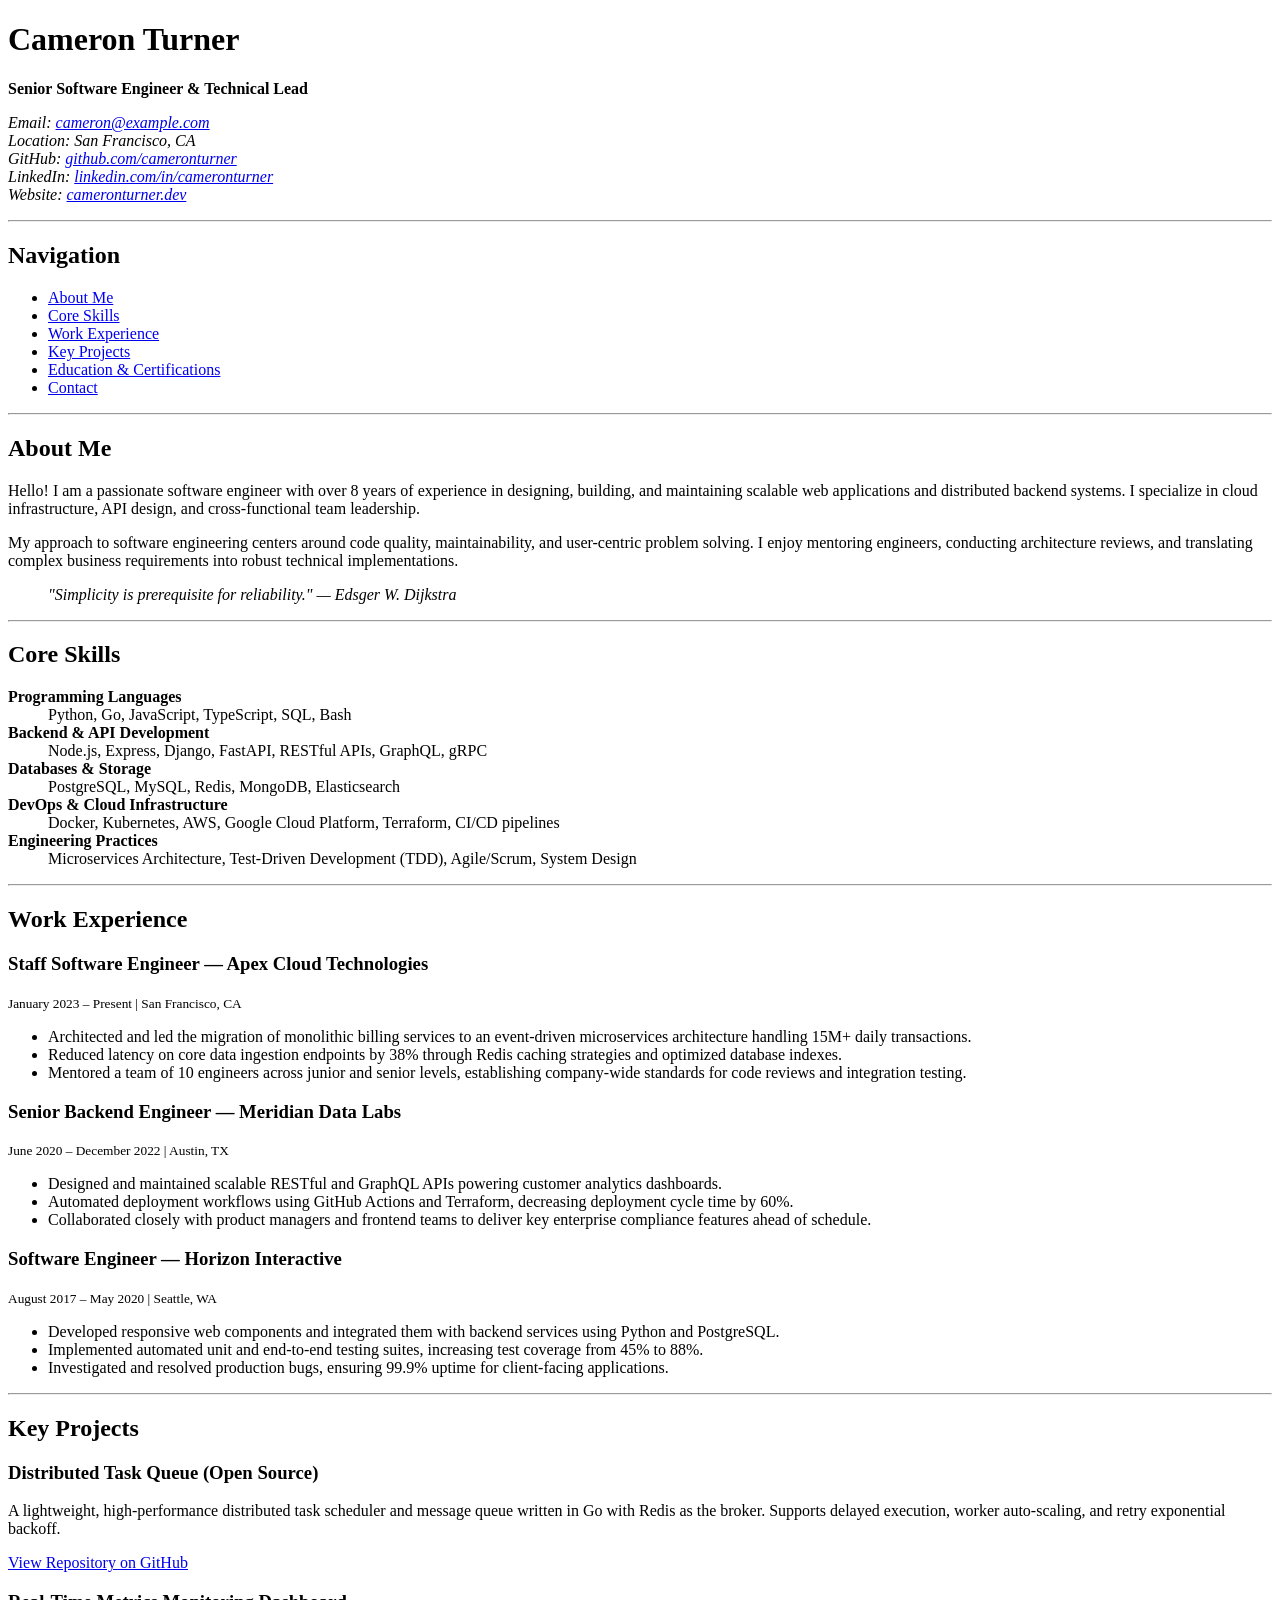
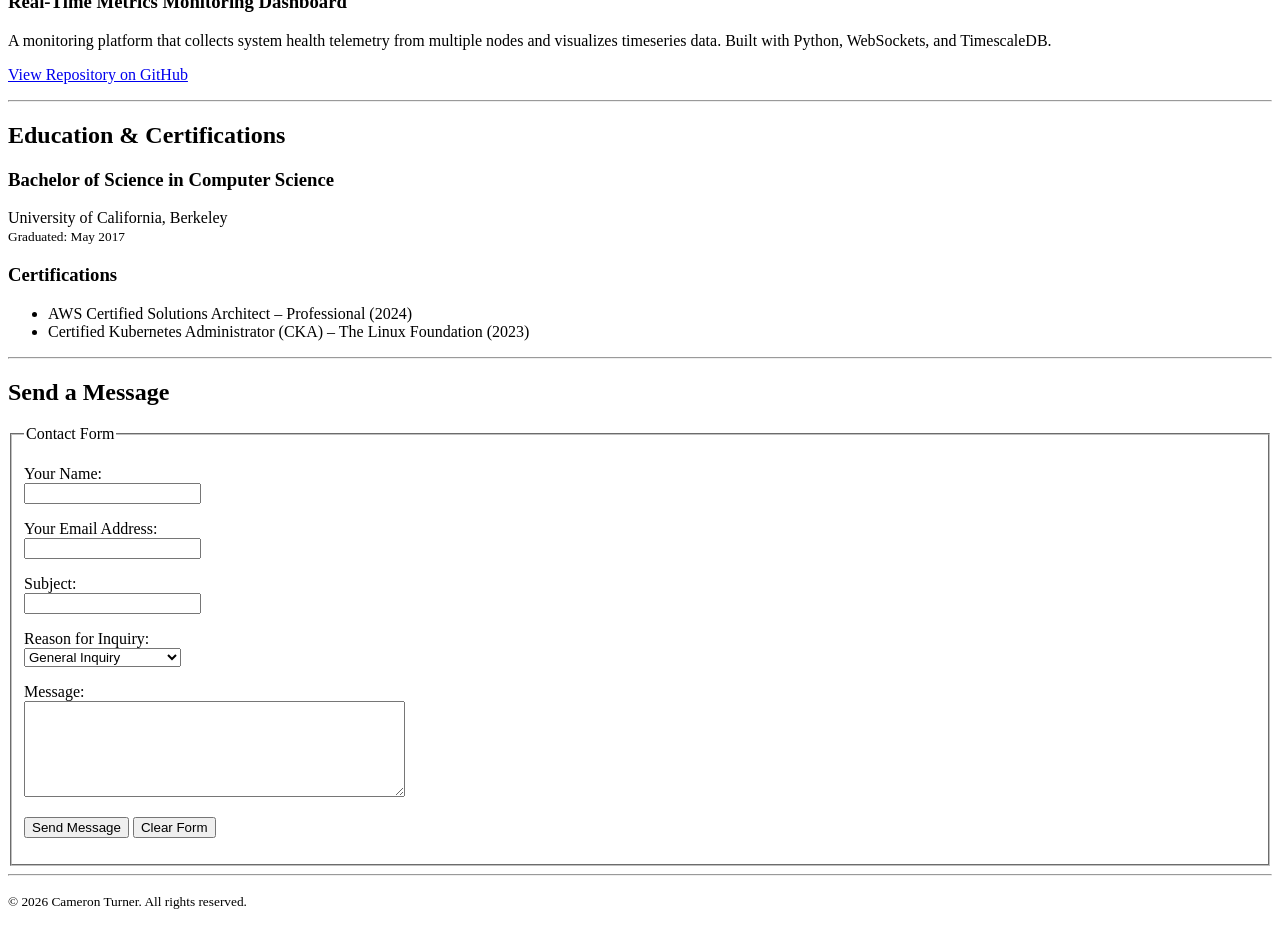
==== index.html @ 77673c21 "Initial website" ====
<!DOCTYPE html>
<html lang="en">
<head>
    <meta charset="UTF-8">
    <meta name="viewport" content="width=device-width, initial-scale=1.0">
    <meta name="description" content="Professional Profile Page for Cameron Turner">
    <title>Cameron Turner - Profile</title>
</head>
<body>

    <header>
        <h1>Cameron Turner</h1>
        <p><strong>Senior Software Engineer &amp; Technical Lead</strong></p>
        <address>
            <p>
                Email: <a href="mailto:cameron@example.com">cameron@example.com</a><br>
                Location: San Francisco, CA<br>
                GitHub: <a href="https://github.com">github.com/cameronturner</a><br>
                LinkedIn: <a href="https://linkedin.com">linkedin.com/in/cameronturner</a><br>
                Website: <a href="https://example.com">cameronturner.dev</a>
            </p>
        </address>
    </header>

    <hr>

    <nav>
        <h2>Navigation</h2>
        <ul>
            <li><a href="#about">About Me</a></li>
            <li><a href="#skills">Core Skills</a></li>
            <li><a href="#experience">Work Experience</a></li>
            <li><a href="#projects">Key Projects</a></li>
            <li><a href="#education">Education &amp; Certifications</a></li>
            <li><a href="#contact">Contact</a></li>
        </ul>
    </nav>

    <hr>

    <main>
        <section id="about">
            <h2>About Me</h2>
            <p>
                Hello! I am a passionate software engineer with over 8 years of experience in designing, building, and maintaining scalable web applications and distributed backend systems. I specialize in cloud infrastructure, API design, and cross-functional team leadership.
            </p>
            <p>
                My approach to software engineering centers around code quality, maintainability, and user-centric problem solving. I enjoy mentoring engineers, conducting architecture reviews, and translating complex business requirements into robust technical implementations.
            </p>
            <blockquote>
                <em>"Simplicity is prerequisite for reliability." &mdash; Edsger W. Dijkstra</em>
            </blockquote>
        </section>

        <hr>

        <section id="skills">
            <h2>Core Skills</h2>
            <dl>
                <dt><strong>Programming Languages</strong></dt>
                <dd>Python, Go, JavaScript, TypeScript, SQL, Bash</dd>

                <dt><strong>Backend &amp; API Development</strong></dt>
                <dd>Node.js, Express, Django, FastAPI, RESTful APIs, GraphQL, gRPC</dd>

                <dt><strong>Databases &amp; Storage</strong></dt>
                <dd>PostgreSQL, MySQL, Redis, MongoDB, Elasticsearch</dd>

                <dt><strong>DevOps &amp; Cloud Infrastructure</strong></dt>
                <dd>Docker, Kubernetes, AWS, Google Cloud Platform, Terraform, CI/CD pipelines</dd>

                <dt><strong>Engineering Practices</strong></dt>
                <dd>Microservices Architecture, Test-Driven Development (TDD), Agile/Scrum, System Design</dd>
            </dl>
        </section>

        <hr>

        <section id="experience">
            <h2>Work Experience</h2>

            <article>
                <h3>Staff Software Engineer &mdash; Apex Cloud Technologies</h3>
                <p><small>January 2023 &ndash; Present | San Francisco, CA</small></p>
                <ul>
                    <li>Architected and led the migration of monolithic billing services to an event-driven microservices architecture handling 15M+ daily transactions.</li>
                    <li>Reduced latency on core data ingestion endpoints by 38% through Redis caching strategies and optimized database indexes.</li>
                    <li>Mentored a team of 10 engineers across junior and senior levels, establishing company-wide standards for code reviews and integration testing.</li>
                </ul>
            </article>

            <article>
                <h3>Senior Backend Engineer &mdash; Meridian Data Labs</h3>
                <p><small>June 2020 &ndash; December 2022 | Austin, TX</small></p>
                <ul>
                    <li>Designed and maintained scalable RESTful and GraphQL APIs powering customer analytics dashboards.</li>
                    <li>Automated deployment workflows using GitHub Actions and Terraform, decreasing deployment cycle time by 60%.</li>
                    <li>Collaborated closely with product managers and frontend teams to deliver key enterprise compliance features ahead of schedule.</li>
                </ul>
            </article>

            <article>
                <h3>Software Engineer &mdash; Horizon Interactive</h3>
                <p><small>August 2017 &ndash; May 2020 | Seattle, WA</small></p>
                <ul>
                    <li>Developed responsive web components and integrated them with backend services using Python and PostgreSQL.</li>
                    <li>Implemented automated unit and end-to-end testing suites, increasing test coverage from 45% to 88%.</li>
                    <li>Investigated and resolved production bugs, ensuring 99.9% uptime for client-facing applications.</li>
                </ul>
            </article>
        </section>

        <hr>

        <section id="projects">
            <h2>Key Projects</h2>

            <article>
                <h3>Distributed Task Queue (Open Source)</h3>
                <p>
                    A lightweight, high-performance distributed task scheduler and message queue written in Go with Redis as the broker. Supports delayed execution, worker auto-scaling, and retry exponential backoff.
                </p>
                <p>
                    <a href="https://github.com">View Repository on GitHub</a>
                </p>
            </article>

            <article>
                <h3>Real-Time Metrics Monitoring Dashboard</h3>
                <p>
                    A monitoring platform that collects system health telemetry from multiple nodes and visualizes timeseries data. Built with Python, WebSockets, and TimescaleDB.
                </p>
                <p>
                    <a href="https://github.com">View Repository on GitHub</a>
                </p>
            </article>
        </section>

        <hr>

        <section id="education">
            <h2>Education &amp; Certifications</h2>

            <article>
                <h3>Bachelor of Science in Computer Science</h3>
                <p>
                    University of California, Berkeley<br>
                    <small>Graduated: May 2017</small>
                </p>
            </article>

            <article>
                <h3>Certifications</h3>
                <ul>
                    <li>AWS Certified Solutions Architect &ndash; Professional (2024)</li>
                    <li>Certified Kubernetes Administrator (CKA) &ndash; The Linux Foundation (2023)</li>
                </ul>
            </article>
        </section>

        <hr>

        <section id="contact">
            <h2>Send a Message</h2>
            <form action="#" method="post">
                <fieldset>
                    <legend>Contact Form</legend>

                    <p>
                        <label for="name">Your Name:</label><br>
                        <input type="text" id="name" name="name" required>
                    </p>

                    <p>
                        <label for="email">Your Email Address:</label><br>
                        <input type="email" id="email" name="email" required>
                    </p>

                    <p>
                        <label for="subject">Subject:</label><br>
                        <input type="text" id="subject" name="subject" required>
                    </p>

                    <p>
                        <label for="category">Reason for Inquiry:</label><br>
                        <select id="category" name="category">
                            <option value="general">General Inquiry</option>
                            <option value="job">Job Opportunity</option>
                            <option value="consulting">Consulting / Advising</option>
                            <option value="speaking">Speaking Engagement</option>
                        </select>
                    </p>

                    <p>
                        <label for="message">Message:</label><br>
                        <textarea id="message" name="message" rows="6" cols="45" required></textarea>
                    </p>

                    <p>
                        <input type="submit" value="Send Message">
                        <input type="reset" value="Clear Form">
                    </p>
                </fieldset>
            </form>
        </section>
    </main>

    <hr>

    <footer>
        <p>
            <small>&copy; 2026 Cameron Turner. All rights reserved.</small>
        </p>
    </footer>

</body>
</html>
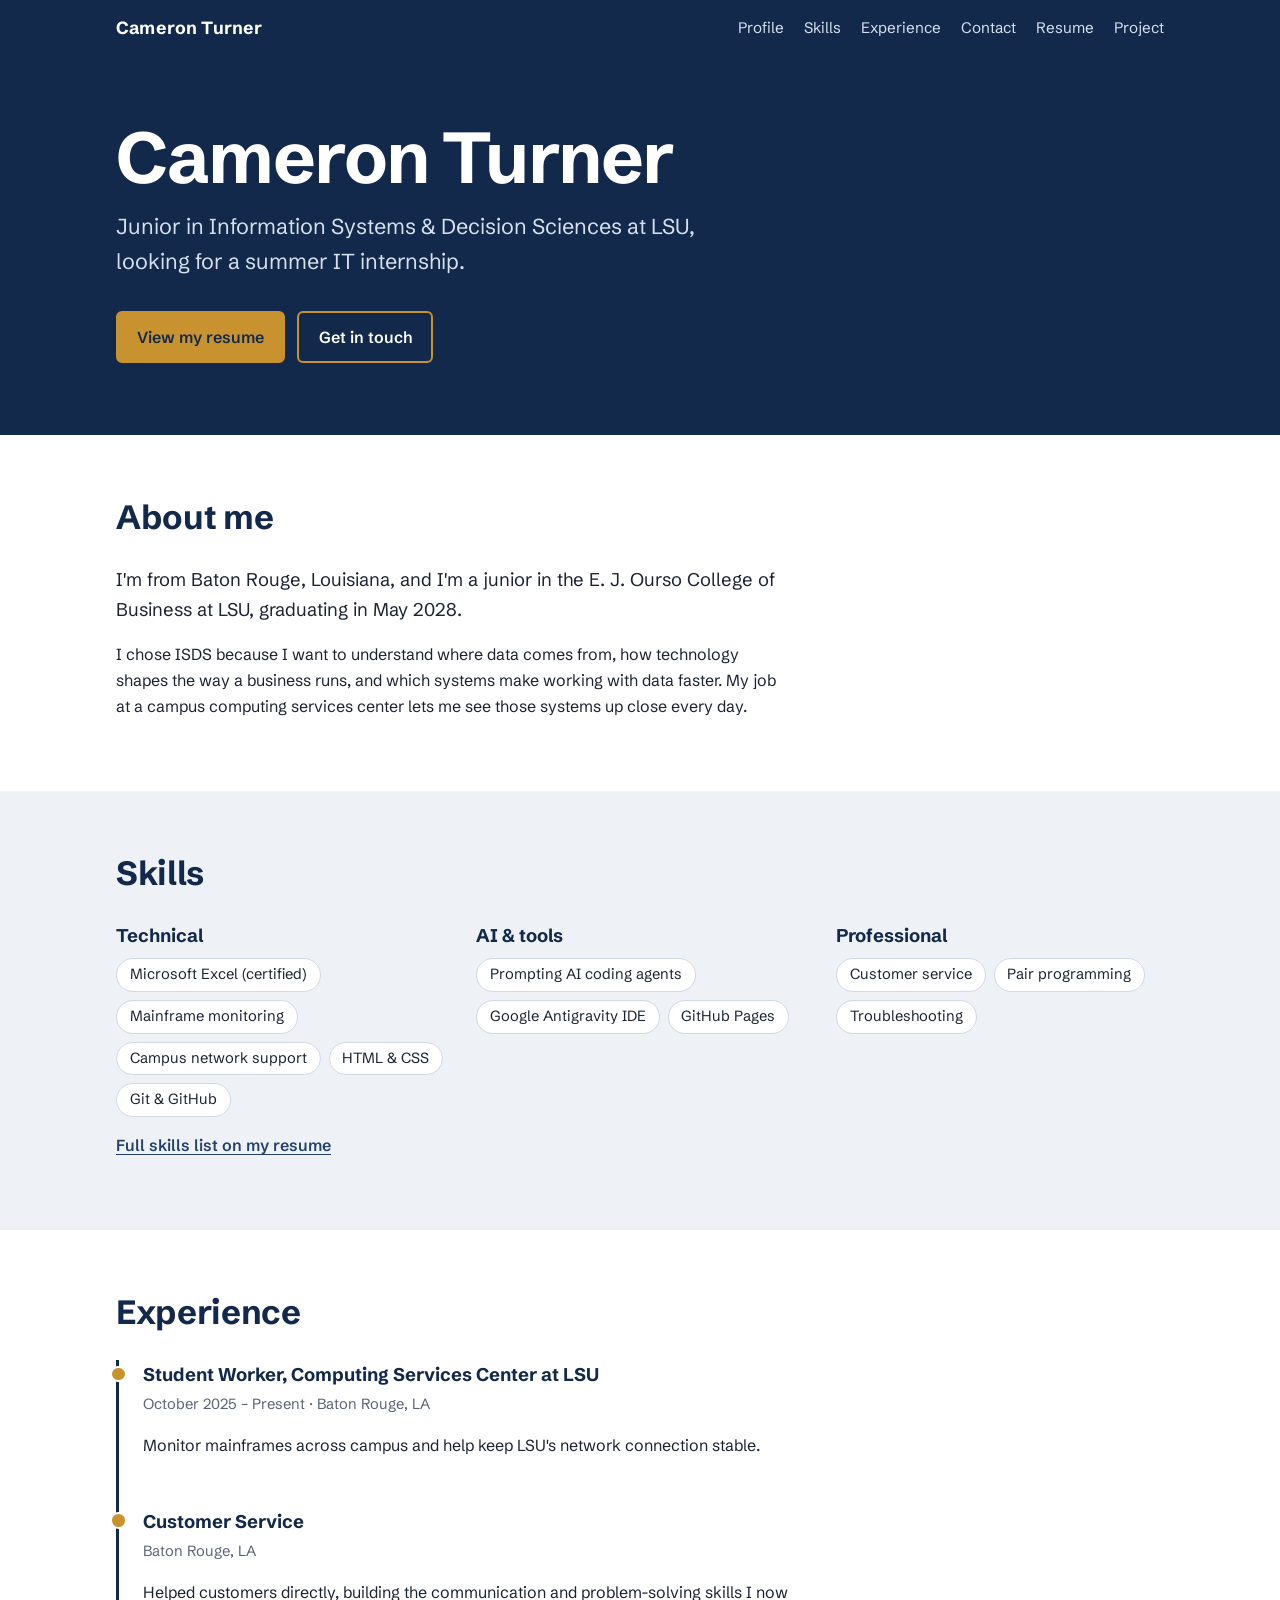
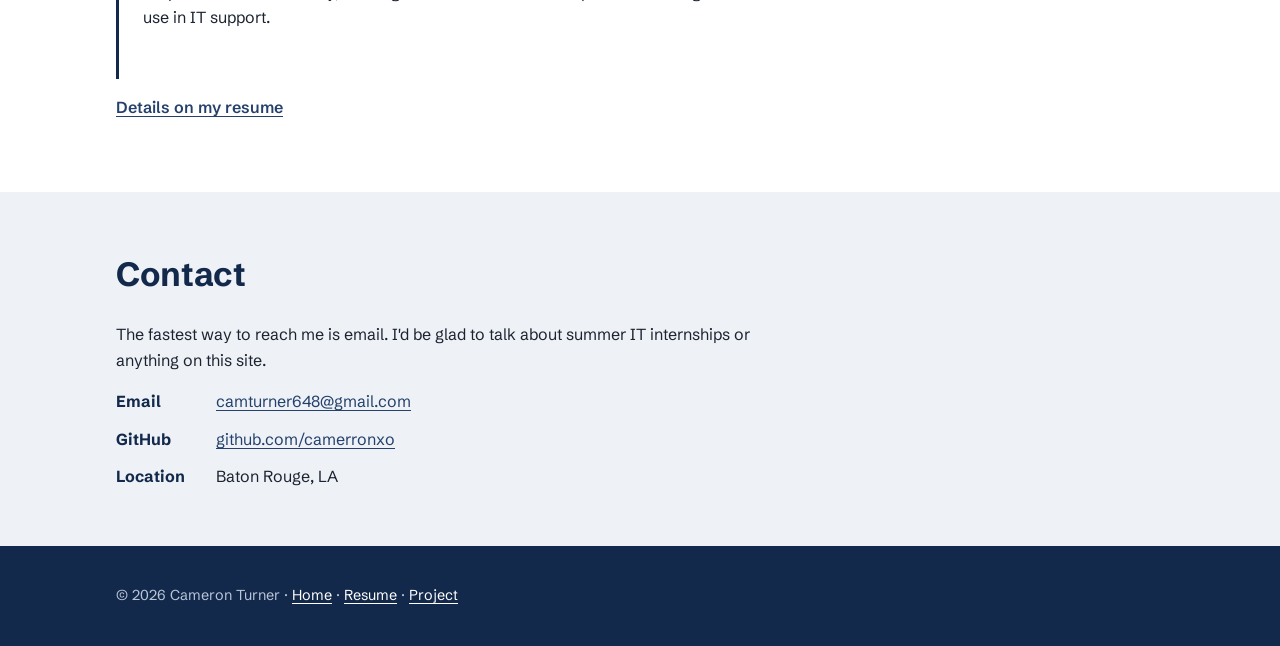
==== commit bff5b07c: "Add stylesheet, resume and project pages with my real content" ====
--- a/index.html
+++ b/index.html
@@ -1,217 +1,126 @@
 <!DOCTYPE html>
 <html lang="en">
 <head>
-    <meta charset="UTF-8">
-    <meta name="viewport" content="width=device-width, initial-scale=1.0">
-    <meta name="description" content="Professional Profile Page for Cameron Turner">
-    <title>Cameron Turner - Profile</title>
+  <meta charset="UTF-8">
+  <meta name="viewport" content="width=device-width, initial-scale=1.0">
+  <meta name="description" content="Cameron Turner, ISDS student at LSU. Profile, skills, experience and contact.">
+  <title>Cameron Turner | Profile</title>
+  <link rel="icon" href="data:image/svg+xml,<svg xmlns='http://www.w3.org/2000/svg' viewBox='0 0 100 100'><rect width='100' height='100' rx='18' fill='%2313294b'/><text x='50' y='66' font-size='46' font-family='Arial' font-weight='700' fill='%23c8932f' text-anchor='middle'>CT</text></svg>">
+  <link rel="preconnect" href="https://fonts.googleapis.com">
+  <link rel="preconnect" href="https://fonts.gstatic.com" crossorigin>
+  <link href="https://fonts.googleapis.com/css2?family=Schibsted+Grotesk:wght@400;600;700&display=swap" rel="stylesheet">
+  <link rel="stylesheet" href="styles.css">
 </head>
 <body>
 
-    <header>
+  <header class="site-header">
+    <div class="wrap">
+      <a class="brand" href="index.html">Cameron Turner</a>
+      <nav class="site-nav" aria-label="Main">
+        <ul>
+          <li><a href="index.html#profile">Profile</a></li>
+          <li><a href="index.html#skills">Skills</a></li>
+          <li><a href="index.html#experience">Experience</a></li>
+          <li><a href="index.html#contact">Contact</a></li>
+          <li><a href="resume.html">Resume</a></li>
+          <li><a href="project.html">Project</a></li>
+        </ul>
+      </nav>
+    </div>
+  </header>
+
+  <main>
+    <div class="hero" id="profile">
+      <div class="wrap">
         <h1>Cameron Turner</h1>
-        <p><strong>Senior Software Engineer &amp; Technical Lead</strong></p>
-        <address>
-            <p>
-                Email: <a href="mailto:cameron@example.com">cameron@example.com</a><br>
-                Location: San Francisco, CA<br>
-                GitHub: <a href="https://github.com">github.com/cameronturner</a><br>
-                LinkedIn: <a href="https://linkedin.com">linkedin.com/in/cameronturner</a><br>
-                Website: <a href="https://example.com">cameronturner.dev</a>
-            </p>
-        </address>
-    </header>
+        <p class="tagline">Junior in Information Systems &amp; Decision Sciences at LSU, looking for a summer IT internship.</p>
+        <div class="hero-actions">
+          <a class="btn btn-primary" href="resume.html">View my resume</a>
+          <a class="btn btn-ghost" href="#contact">Get in touch</a>
+        </div>
+      </div>
+    </div>
 
-    <hr>
+    <section aria-labelledby="about-h">
+      <div class="wrap">
+        <h2 id="about-h">About me</h2>
+        <p class="lede">I'm from Baton Rouge, Louisiana, and I'm a junior in the E. J. Ourso College of Business at LSU, graduating in May 2028.</p>
+        <p>I chose ISDS because I want to understand where data comes from, how technology shapes the way a business runs, and which systems make working with data faster. My job at a campus computing services center lets me see those systems up close every day.</p>
+      </div>
+    </section>
 
-    <nav>
-        <h2>Navigation</h2>
-        <ul>
-            <li><a href="#about">About Me</a></li>
-            <li><a href="#skills">Core Skills</a></li>
-            <li><a href="#experience">Work Experience</a></li>
-            <li><a href="#projects">Key Projects</a></li>
-            <li><a href="#education">Education &amp; Certifications</a></li>
-            <li><a href="#contact">Contact</a></li>
+    <section id="skills" aria-labelledby="skills-h">
+      <div class="wrap">
+        <h2 id="skills-h">Skills</h2>
+        <div class="skill-groups">
+          <div>
+            <h3>Technical</h3>
+            <ul>
+              <li>Microsoft Excel (certified)</li>
+              <li>Mainframe monitoring</li>
+              <li>Campus network support</li>
+              <li>HTML &amp; CSS</li>
+              <li>Git &amp; GitHub</li>
+            </ul>
+          </div>
+          <div>
+            <h3>AI &amp; tools</h3>
+            <ul>
+              <li>Prompting AI coding agents</li>
+              <li>Google Antigravity IDE</li>
+              <li>GitHub Pages</li>
+            </ul>
+          </div>
+          <div>
+            <h3>Professional</h3>
+            <ul>
+              <li>Customer service</li>
+              <li>Pair programming</li>
+              <li>Troubleshooting</li>
+            </ul>
+          </div>
+        </div>
+        <p class="more"><a href="resume.html#skills">Full skills list on my resume</a></p>
+      </div>
+    </section>
+
+    <section id="experience" aria-labelledby="exp-h">
+      <div class="wrap">
+        <h2 id="exp-h">Experience</h2>
+        <ol class="timeline">
+          <li>
+            <h3>Student Worker, Computing Services Center at LSU</h3>
+            <p class="meta">October 2025 &ndash; Present &middot; Baton Rouge, LA</p>
+            <p>Monitor mainframes across campus and help keep LSU's network connection stable.</p>
+          </li>
+          <li>
+            <h3>Customer Service</h3>
+            <p class="meta">Baton Rouge, LA</p>
+            <p>Helped customers directly, building the communication and problem-solving skills I now use in IT support.</p>
+          </li>
+        </ol>
+        <p class="more"><a href="resume.html#experience">Details on my resume</a></p>
+      </div>
+    </section>
+
+    <section id="contact" aria-labelledby="contact-h">
+      <div class="wrap">
+        <h2 id="contact-h">Contact</h2>
+        <p>The fastest way to reach me is email. I'd be glad to talk about summer IT internships or anything on this site.</p>
+        <ul class="contact-list">
+          <li><strong>Email</strong> <a href="mailto:camturner648@gmail.com">camturner648@gmail.com</a></li>
+          <li><strong>GitHub</strong> <a href="https://github.com/camerronxo" target="_blank" rel="noopener">github.com/camerronxo</a></li>
+          <li><strong>Location</strong> Baton Rouge, LA</li>
         </ul>
-    </nav>
+      </div>
+    </section>
+  </main>
 
-    <hr>
-
-    <main>
-        <section id="about">
-            <h2>About Me</h2>
-            <p>
-                Hello! I am a passionate software engineer with over 8 years of experience in designing, building, and maintaining scalable web applications and distributed backend systems. I specialize in cloud infrastructure, API design, and cross-functional team leadership.
-            </p>
-            <p>
-                My approach to software engineering centers around code quality, maintainability, and user-centric problem solving. I enjoy mentoring engineers, conducting architecture reviews, and translating complex business requirements into robust technical implementations.
-            </p>
-            <blockquote>
-                <em>"Simplicity is prerequisite for reliability." &mdash; Edsger W. Dijkstra</em>
-            </blockquote>
-        </section>
-
-        <hr>
-
-        <section id="skills">
-            <h2>Core Skills</h2>
-            <dl>
-                <dt><strong>Programming Languages</strong></dt>
-                <dd>Python, Go, JavaScript, TypeScript, SQL, Bash</dd>
-
-                <dt><strong>Backend &amp; API Development</strong></dt>
-                <dd>Node.js, Express, Django, FastAPI, RESTful APIs, GraphQL, gRPC</dd>
-
-                <dt><strong>Databases &amp; Storage</strong></dt>
-                <dd>PostgreSQL, MySQL, Redis, MongoDB, Elasticsearch</dd>
-
-                <dt><strong>DevOps &amp; Cloud Infrastructure</strong></dt>
-                <dd>Docker, Kubernetes, AWS, Google Cloud Platform, Terraform, CI/CD pipelines</dd>
-
-                <dt><strong>Engineering Practices</strong></dt>
-                <dd>Microservices Architecture, Test-Driven Development (TDD), Agile/Scrum, System Design</dd>
-            </dl>
-        </section>
-
-        <hr>
-
-        <section id="experience">
-            <h2>Work Experience</h2>
-
-            <article>
-                <h3>Staff Software Engineer &mdash; Apex Cloud Technologies</h3>
-                <p><small>January 2023 &ndash; Present | San Francisco, CA</small></p>
-                <ul>
-                    <li>Architected and led the migration of monolithic billing services to an event-driven microservices architecture handling 15M+ daily transactions.</li>
-                    <li>Reduced latency on core data ingestion endpoints by 38% through Redis caching strategies and optimized database indexes.</li>
-                    <li>Mentored a team of 10 engineers across junior and senior levels, establishing company-wide standards for code reviews and integration testing.</li>
-                </ul>
-            </article>
-
-            <article>
-                <h3>Senior Backend Engineer &mdash; Meridian Data Labs</h3>
-                <p><small>June 2020 &ndash; December 2022 | Austin, TX</small></p>
-                <ul>
-                    <li>Designed and maintained scalable RESTful and GraphQL APIs powering customer analytics dashboards.</li>
-                    <li>Automated deployment workflows using GitHub Actions and Terraform, decreasing deployment cycle time by 60%.</li>
-                    <li>Collaborated closely with product managers and frontend teams to deliver key enterprise compliance features ahead of schedule.</li>
-                </ul>
-            </article>
-
-            <article>
-                <h3>Software Engineer &mdash; Horizon Interactive</h3>
-                <p><small>August 2017 &ndash; May 2020 | Seattle, WA</small></p>
-                <ul>
-                    <li>Developed responsive web components and integrated them with backend services using Python and PostgreSQL.</li>
-                    <li>Implemented automated unit and end-to-end testing suites, increasing test coverage from 45% to 88%.</li>
-                    <li>Investigated and resolved production bugs, ensuring 99.9% uptime for client-facing applications.</li>
-                </ul>
-            </article>
-        </section>
-
-        <hr>
-
-        <section id="projects">
-            <h2>Key Projects</h2>
-
-            <article>
-                <h3>Distributed Task Queue (Open Source)</h3>
-                <p>
-                    A lightweight, high-performance distributed task scheduler and message queue written in Go with Redis as the broker. Supports delayed execution, worker auto-scaling, and retry exponential backoff.
-                </p>
-                <p>
-                    <a href="https://github.com">View Repository on GitHub</a>
-                </p>
-            </article>
-
-            <article>
-                <h3>Real-Time Metrics Monitoring Dashboard</h3>
-                <p>
-                    A monitoring platform that collects system health telemetry from multiple nodes and visualizes timeseries data. Built with Python, WebSockets, and TimescaleDB.
-                </p>
-                <p>
-                    <a href="https://github.com">View Repository on GitHub</a>
-                </p>
-            </article>
-        </section>
-
-        <hr>
-
-        <section id="education">
-            <h2>Education &amp; Certifications</h2>
-
-            <article>
-                <h3>Bachelor of Science in Computer Science</h3>
-                <p>
-                    University of California, Berkeley<br>
-                    <small>Graduated: May 2017</small>
-                </p>
-            </article>
-
-            <article>
-                <h3>Certifications</h3>
-                <ul>
-                    <li>AWS Certified Solutions Architect &ndash; Professional (2024)</li>
-                    <li>Certified Kubernetes Administrator (CKA) &ndash; The Linux Foundation (2023)</li>
-                </ul>
-            </article>
-        </section>
-
-        <hr>
-
-        <section id="contact">
-            <h2>Send a Message</h2>
-            <form action="#" method="post">
-                <fieldset>
-                    <legend>Contact Form</legend>
-
-                    <p>
-                        <label for="name">Your Name:</label><br>
-                        <input type="text" id="name" name="name" required>
-                    </p>
-
-                    <p>
-                        <label for="email">Your Email Address:</label><br>
-                        <input type="email" id="email" name="email" required>
-                    </p>
-
-                    <p>
-                        <label for="subject">Subject:</label><br>
-                        <input type="text" id="subject" name="subject" required>
-                    </p>
-
-                    <p>
-                        <label for="category">Reason for Inquiry:</label><br>
-                        <select id="category" name="category">
-                            <option value="general">General Inquiry</option>
-                            <option value="job">Job Opportunity</option>
-                            <option value="consulting">Consulting / Advising</option>
-                            <option value="speaking">Speaking Engagement</option>
-                        </select>
-                    </p>
-
-                    <p>
-                        <label for="message">Message:</label><br>
-                        <textarea id="message" name="message" rows="6" cols="45" required></textarea>
-                    </p>
-
-                    <p>
-                        <input type="submit" value="Send Message">
-                        <input type="reset" value="Clear Form">
-                    </p>
-                </fieldset>
-            </form>
-        </section>
-    </main>
-
-    <hr>
-
-    <footer>
-        <p>
-            <small>&copy; 2026 Cameron Turner. All rights reserved.</small>
-        </p>
-    </footer>
+  <footer class="site-footer">
+    <div class="wrap">
+      <p>&copy; 2026 Cameron Turner &middot; <a href="index.html">Home</a> &middot; <a href="resume.html">Resume</a> &middot; <a href="project.html">Project</a></p>
+    </div>
+  </footer>
 
 </body>
 </html>
--- a/styles.css
+++ b/styles.css
@@ -0,0 +1,131 @@
+/* Cameron Turner — shared styles for all pages */
+:root {
+  --navy: #13294b;
+  --navy-soft: #24406b;
+  --paper: #ffffff;
+  --mist: #eef2f7;
+  --ink: #1c2330;
+  --muted: #5a6475;
+  --accent: #c8932f;
+  --radius: 6px;
+  --max: 68rem;
+  font-size: 100%;
+}
+
+* { box-sizing: border-box; }
+
+html { scroll-behavior: smooth; scroll-padding-top: 4.5rem; }
+
+body {
+  margin: 0;
+  font-family: "Schibsted Grotesk", "Segoe UI", Roboto, Helvetica, Arial, sans-serif;
+  color: var(--ink);
+  background: var(--paper);
+  line-height: 1.6;
+}
+
+img { max-width: 100%; height: auto; }
+
+a { color: var(--navy-soft); text-underline-offset: 3px; }
+a:hover { color: var(--navy); }
+a:focus-visible, button:focus-visible { outline: 3px solid var(--accent); outline-offset: 2px; }
+
+.wrap { width: 100%; max-width: var(--max); margin: 0 auto; padding: 0 1.25rem; }
+
+/* ---------- Header / navigation ---------- */
+.site-header {
+  position: sticky; top: 0; z-index: 10;
+  background: var(--navy);
+  color: var(--paper);
+}
+.site-header .wrap {
+  display: flex; align-items: center; justify-content: space-between;
+  flex-wrap: wrap; gap: .5rem 1.5rem; padding-top: .9rem; padding-bottom: .9rem;
+}
+.brand { color: var(--paper); font-weight: 700; font-size: 1.1rem; text-decoration: none; letter-spacing: .01em; }
+.brand:hover { color: var(--paper); }
+.site-nav ul { list-style: none; margin: 0; padding: 0; display: flex; flex-wrap: wrap; gap: .25rem 1.25rem; }
+.site-nav a { color: #d6e0ee; text-decoration: none; font-size: .95rem; padding: .2rem 0; border-bottom: 2px solid transparent; }
+.site-nav a:hover, .site-nav a[aria-current="page"] { color: var(--paper); border-bottom-color: var(--accent); }
+
+/* ---------- Hero ---------- */
+.hero { background: var(--navy); color: var(--paper); padding: 4rem 0 4.5rem; }
+.hero h1 { font-size: clamp(2.4rem, 7vw, 4.5rem); line-height: 1.02; margin: 0 0 1rem; letter-spacing: -.02em; }
+.hero .tagline { font-size: clamp(1.1rem, 2.4vw, 1.35rem); color: #d6e0ee; max-width: 40rem; margin: 0 0 2rem; }
+.hero-actions { display: flex; flex-wrap: wrap; gap: .75rem; }
+
+.btn {
+  display: inline-block; padding: .7rem 1.2rem; border-radius: var(--radius);
+  font-weight: 600; text-decoration: none; border: 2px solid var(--accent);
+}
+.btn-primary { background: var(--accent); color: var(--navy); }
+.btn-primary:hover { background: #ddaa48; color: var(--navy); }
+.btn-ghost { color: var(--paper); }
+.btn-ghost:hover { background: rgba(255,255,255,.08); color: var(--paper); }
+
+/* ---------- Sections ---------- */
+section { padding: 3.5rem 0; }
+section:nth-of-type(even) { background: var(--mist); }
+h2 { font-size: clamp(1.6rem, 3.5vw, 2.1rem); color: var(--navy); margin: 0 0 1.25rem; letter-spacing: -.01em; }
+h3 { font-size: 1.15rem; color: var(--navy); margin: 0 0 .25rem; }
+p { max-width: 42rem; }
+.lede { font-size: 1.15rem; }
+.more { font-weight: 600; }
+
+/* Skills */
+.skill-groups { display: grid; grid-template-columns: repeat(auto-fit, minmax(14rem, 1fr)); gap: 2rem; }
+.skill-groups ul { list-style: none; padding: 0; margin: .5rem 0 0; display: flex; flex-wrap: wrap; gap: .5rem; }
+.skill-groups li { background: var(--paper); border: 1px solid #cfd8e5; border-radius: 999px; padding: .25rem .8rem; font-size: .92rem; }
+
+/* Experience timeline */
+.timeline { list-style: none; margin: 0; padding: 0; border-left: 3px solid var(--navy); }
+.timeline > li { position: relative; padding: 0 0 2rem 1.5rem; }
+.timeline > li::before {
+  content: ""; position: absolute; left: -.55rem; top: .35rem;
+  width: .8rem; height: .8rem; border-radius: 50%; background: var(--accent); border: 2px solid var(--paper);
+}
+.meta { color: var(--muted); font-size: .92rem; margin: 0 0 .5rem; }
+
+/* Contact */
+.contact-list { list-style: none; padding: 0; margin: 0; display: grid; gap: .75rem; }
+.contact-list strong { display: inline-block; min-width: 6rem; color: var(--navy); }
+
+/* ---------- Sub-page layout (resume / project) ---------- */
+.page-head { background: var(--navy); color: var(--paper); padding: 3rem 0; }
+.page-head h1 { margin: 0 0 .5rem; font-size: clamp(2rem, 5vw, 3rem); letter-spacing: -.02em; }
+.page-head p { color: #d6e0ee; margin: 0; }
+.doc { padding: 3rem 0; }
+.doc section { padding: 0 0 2.5rem; background: none; }
+.doc h2 { border-bottom: 2px solid var(--mist); padding-bottom: .4rem; }
+.doc ul { padding-left: 1.2rem; max-width: 42rem; }
+.doc li { margin-bottom: .35rem; }
+.entry { margin-bottom: 1.75rem; }
+.callout { background: var(--mist); border-left: 4px solid var(--accent); padding: 1rem 1.25rem; border-radius: 0 var(--radius) var(--radius) 0; max-width: 42rem; }
+.steps { counter-reset: step; list-style: none; padding: 0 !important; }
+.steps li { counter-increment: step; position: relative; padding-left: 2.5rem; margin-bottom: 1rem; }
+.steps li::before {
+  content: counter(step); position: absolute; left: 0; top: 0;
+  width: 1.8rem; height: 1.8rem; border-radius: 50%; background: var(--navy); color: var(--paper);
+  font-weight: 700; font-size: .9rem; display: grid; place-items: center;
+}
+
+/* ---------- Footer ---------- */
+.site-footer { background: var(--navy); color: #b9c6da; padding: 1.5rem 0; font-size: .9rem; }
+.site-footer a { color: var(--paper); }
+
+/* ---------- Small screens ---------- */
+@media (max-width: 600px) {
+  .site-header .wrap { flex-direction: column; align-items: flex-start; }
+  .site-nav ul { gap: .25rem 1rem; }
+  .hero { padding: 2.75rem 0 3rem; }
+  section { padding: 2.5rem 0; }
+  .contact-list strong { display: block; }
+}
+
+@media (prefers-reduced-motion: reduce) { html { scroll-behavior: auto; } }
+
+@media print {
+  .site-header, .site-footer, .hero-actions { display: none; }
+  .page-head { background: none; color: var(--ink); padding: 0; }
+  .page-head p { color: var(--muted); }
+}
